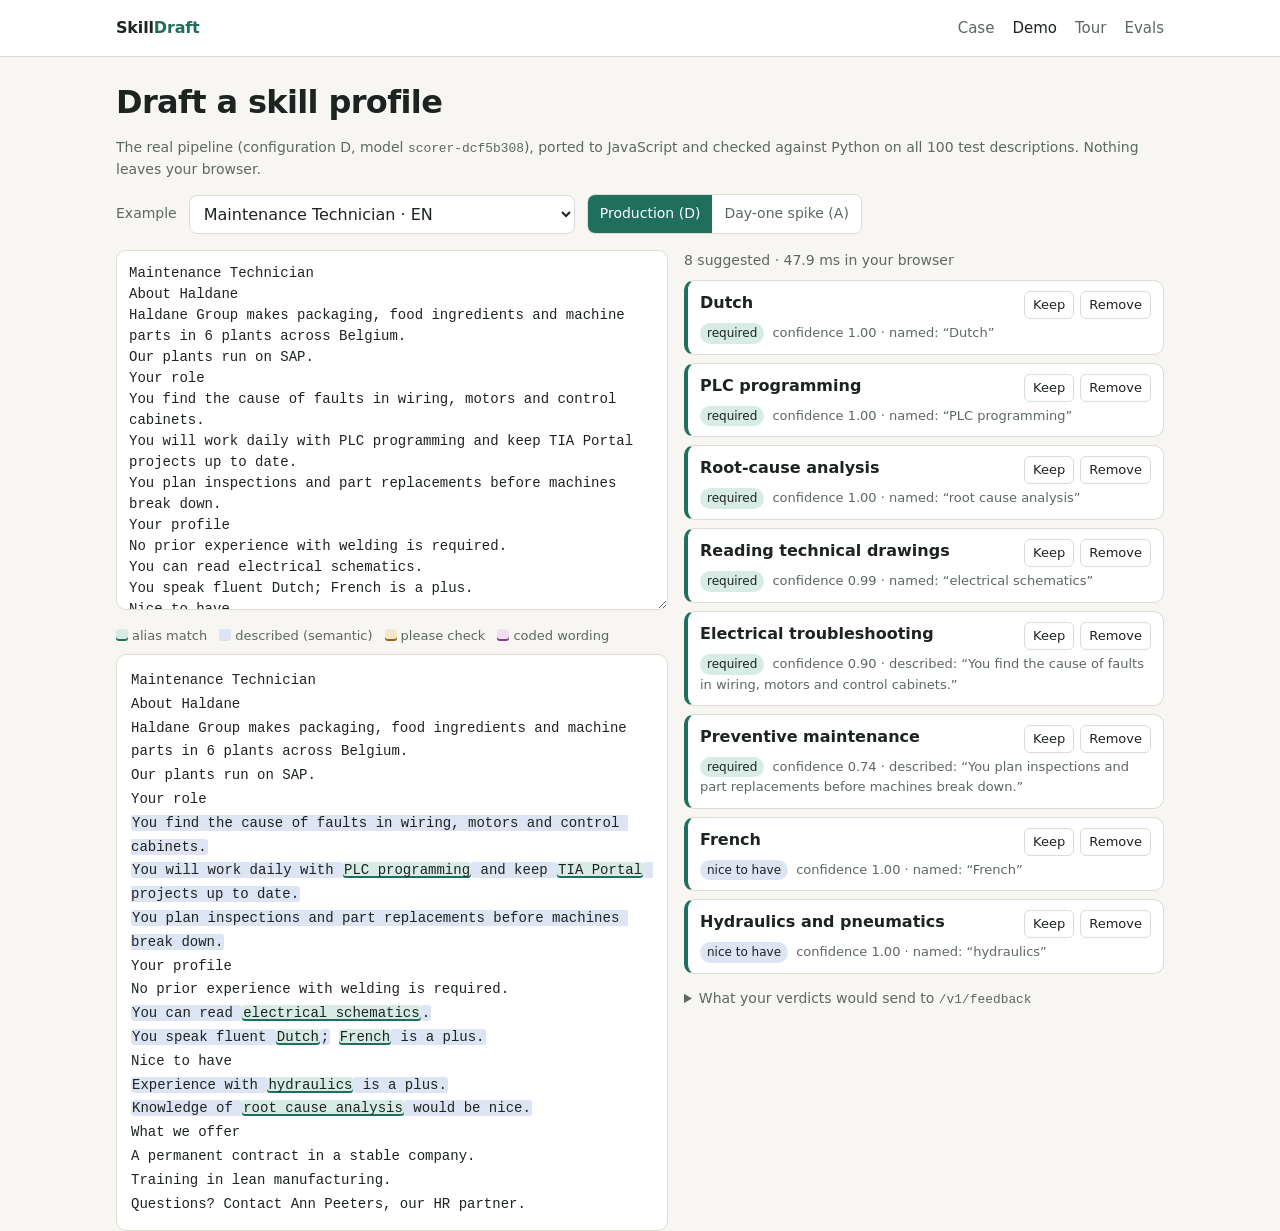
==== site/demo/index.html @ 13406482 "Add discovery, prototype, design, decisions, quality, delivery and stakeholder docs; case site with " ====
<!doctype html>
<html lang="en">
<head>
<meta charset="utf-8">
<meta name="viewport" content="width=device-width, initial-scale=1">
<title>SkillDraft demo</title>
<meta name="description" content="Paste a job description and get a draft skill profile with evidence, confidence and coded-language flags. Runs in your browser.">
<link rel="stylesheet" href="../assets/style.css">
</head>
<body>
<header class="top"><div class="wrap">
  <a class="brand" href="../">Skill<span>Draft</span></a>
  <nav><a href="../">Case</a><a href="./" aria-current="page">Demo</a><a href="./?tour">Tour</a><a href="../#evals">Evals</a></nav>
</div></header>
<main class="wrap">
  <h1 style="font-size:32px;margin-top:28px">Draft a skill profile</h1>
  <p class="note">The real pipeline (configuration D, model <code id="model">…</code>), ported to JavaScript and checked against Python on all 100 test descriptions. Nothing leaves your browser.</p>
  <div class="row" style="margin-top:12px">
    <label for="sample" class="note">Example</label>
    <select id="sample"></select>
    <div class="seg" role="group" aria-label="Configuration">
      <button id="modeD" aria-pressed="true">Production (D)</button>
      <button id="modeA" aria-pressed="false">Day-one spike (A)</button>
    </div>
  </div>
  <div class="demo">
    <section>
      <textarea id="text" spellcheck="false" aria-label="Job description"></textarea>
      <div class="legend">
        <span><b style="background:var(--accent-soft);box-shadow:inset 0 -2px 0 var(--accent)"></b>alias match</span>
        <span><b style="background:var(--sem-soft)"></b>described (semantic)</span>
        <span><b style="background:var(--warn-soft);box-shadow:inset 0 -2px 0 var(--warn)"></b>please check</span>
        <span><b style="background:var(--flag-soft);box-shadow:inset 0 -2px 0 var(--flag)"></b>coded wording</span>
      </div>
      <div id="doc" class="doc" aria-live="polite"></div>
    </section>
    <section>
      <div id="summary" class="note"></div>
      <div id="skills" class="skills" style="margin-top:8px"></div>
      <div id="extra"></div>
      <details style="margin-top:14px"><summary class="note">What your verdicts would send to <code>/v1/feedback</code></summary><pre id="feedback" class="doc" style="font-size:12px"></pre></details>
    </section>
  </div>
</main>
<div id="tour" class="tour" hidden></div>
<script type="module">
import { Pipeline, fold } from "../assets/skilldraft.mjs";

const [taxonomy, model, samples] = await Promise.all(["taxonomy", "model", "samples"].map((n) => fetch(`../data/${n}.json`).then((r) => r.json())));
const pipe = new Pipeline(taxonomy, model);
const $ = (id) => document.getElementById(id);
const esc = (s) => s.replace(/[&<>"]/g, (c) => ({ "&": "&amp;", "<": "&lt;", ">": "&gt;", '"': "&quot;" })[c]);
let mode = "D", active = null, verdicts = {}, last = null, gold = null;
$("model").textContent = model.version;

for (const s of samples) $("sample").insertAdjacentHTML("beforeend", `<option value="${s.id}">${esc(s.title)} · ${s.lang.toUpperCase()}${s.gold ? " · test set" : ""}</option>`);
function load(id) {
  const s = samples.find((x) => x.id === id);
  $("sample").value = id; $("text").value = s.text; gold = s.gold; verdicts = {}; active = null; run();
}
$("sample").onchange = (e) => load(e.target.value);
let timer;
$("text").oninput = () => { clearTimeout(timer); timer = setTimeout(() => { gold = null; run(); }, 150); };
function setMode(m) { mode = m; $("modeD").setAttribute("aria-pressed", m === "D"); $("modeA").setAttribute("aria-pressed", m === "A"); run(); }
$("modeD").onclick = () => setMode("D");
$("modeA").onclick = () => setMode("A");

function spike(text) {
  const folded = fold(text), skills = [];
  for (const s of taxonomy.skills) {
    const label = fold(s.label);
    let i = folded.indexOf(label);
    while (i >= 0) {
      const before = i > 0 ? folded[i - 1] : " ", after = folded[i + label.length] ?? " ";
      if (!/[a-z0-9]/.test(before) && !/[a-z0-9]/.test(after)) {
        skills.push({ id: s.id, label: s.label, status: "suggested", importance: "required", confidence: 1, evidence: [{ start: i, end: i + label.length, quote: text.slice(i, i + label.length), kind: "exact" }] });
        break;
      }
      i = folded.indexOf(label, i + 1);
    }
  }
  return { skills, uncovered_requirements: [], language_flags: [], meta: { config: "A", latency_ms: 0 } };
}

function run() {
  const text = $("text").value;
  const t0 = performance.now();
  last = mode === "D" ? pipe.infer(text) : spike(text);
  last.meta.latency_ms = Math.round((performance.now() - t0) * 10) / 10;
  render(text, last);
}

function render(text, out) {
  // highlight runs: one class per character (flag > exact > semantic), plus "active" for the selected skill
  const cls = new Array(text.length).fill(""), act = new Array(text.length).fill(false);
  const rank = { "": 0, semantic: 1, review: 2, exact: 3, flag: 4 };
  const paint = (a, b, c, isActive) => { for (let i = a; i < b; i++) { if (rank[c] > rank[cls[i]]) cls[i] = c; if (isActive) act[i] = true; } };
  for (const s of out.skills) for (const e of s.evidence) {
    const c = e.kind === "semantic" ? "semantic" : s.status === "needs_review" ? "review" : "exact";
    paint(e.start, e.end, c, s.id === active);
  }
  for (const f of out.language_flags) paint(f.start, f.end, "flag", false);
  let html = "", i = 0;
  while (i < text.length) {
    let j = i;
    while (j < text.length && cls[j] === cls[i] && act[j] === act[i]) j++;
    const chunk = esc(text.slice(i, j));
    html += cls[i] || act[i] ? `<mark class="${cls[i]}${act[i] ? " active" : ""}">${chunk}</mark>` : chunk;
    i = j;
  }
  $("doc").innerHTML = html;

  const goldIds = gold ? new Map(gold.map((g) => [g.id, g.importance])) : null;
  const sugg = out.skills.filter((s) => s.status === "suggested").length, rev = out.skills.length - sugg;
  $("summary").innerHTML = `${sugg} suggested${rev ? `, ${rev} to check` : ""} · ${out.meta.latency_ms} ms in your browser` +
    (goldIds ? ` · test set: ${out.skills.filter((s) => s.status === "suggested" && goldIds.has(s.id)).length}/${goldIds.size} gold skills found` : "");
  $("skills").innerHTML = out.skills.map((s) => {
    const v = verdicts[s.id];
    const g = goldIds ? (goldIds.has(s.id) ? " · ✓ in gold" : " · ✗ not in gold") : "";
    const ev = s.evidence[0];
    return `<div class="skill ${s.status === "needs_review" ? "review" : ""} ${v === "reject" ? "rejected" : ""}" data-id="${s.id}" tabindex="0">
      <div><span class="name">${esc(s.label)}</span></div>
      <div class="acts"><button data-v="accept" aria-label="Accept ${esc(s.label)}">${v === "accept" ? "✓ kept" : "Keep"}</button><button data-v="reject" aria-label="Reject ${esc(s.label)}">${v === "reject" ? "✗ removed" : "Remove"}</button></div>
      <div class="meta"><span class="pill ${s.importance === "required" ? "req" : "pref"}">${s.importance === "required" ? "required" : "nice to have"}</span>${s.status === "needs_review" ? '<span class="pill rev">please check</span>' : ""}
        confidence ${s.confidence.toFixed(2)} · ${ev.kind === "semantic" ? "described" : "named"}: “${esc(ev.quote.slice(0, 70))}${ev.quote.length > 70 ? "…" : ""}”${g}</div>
    </div>`;
  }).join("") || `<p class="note">No skills found.</p>`;

  let extra = "";
  if (goldIds) {
    const missed = [...goldIds.keys()].filter((id) => !out.skills.some((s) => s.id === id && s.status === "suggested"));
    if (missed.length) extra += `<h3 style="margin-top:16px">Gold skills not suggested</h3><ul class="list">${missed.map((id) => `<li>${esc(pipe.taxonomy.byId[id].label)}</li>`).join("")}</ul>`;
  }
  if (out.uncovered_requirements.length) extra += `<h3 style="margin-top:16px">Not linked to any skill</h3><ul class="list">${out.uncovered_requirements.map((u) => `<li>${esc(u.text)}</li>`).join("")}</ul>`;
  if (out.language_flags.length) extra += `<h3 style="margin-top:16px">Coded wording</h3><ul class="list">${out.language_flags.map((f) => `<li><b>${f.category}</b>: “${esc(f.quote)}”. ${esc(f.suggestion)}</li>`).join("")}</ul>`;
  $("extra").innerHTML = extra;
  $("feedback").textContent = Object.entries(verdicts).map(([id, v]) => JSON.stringify({ request_id: "(from the profile response)", skill_id: id, verdict: v })).join("\n") || "(no verdicts yet)";
}

$("skills").addEventListener("click", (e) => {
  const card = e.target.closest(".skill");
  if (!card) return;
  const v = e.target.closest("button")?.dataset.v;
  if (v) verdicts[card.dataset.id] = verdicts[card.dataset.id] === v ? undefined : v;
  else active = active === card.dataset.id ? null : card.dataset.id;
  for (const k of Object.keys(verdicts)) if (!verdicts[k]) delete verdicts[k];
  render($("text").value, last);
});

// ------------------------------------------------------------ tour
const signature = (o) => JSON.stringify(o.skills.map((s) => [s.id, s.status, s.importance, s.confidence]));
const steps = [
  { t: "A fictional job ad for a maintenance technician. The production pipeline runs right here, in your browser.", go: () => { setMode("D"); load("maintenance-technician"); } },
  { t: "Green: a taxonomy alias was named. Blue: a sentence was read as describing a skill. “You find the cause of faults in wiring, motors and control cabinets” became Electrical troubleshooting, without the words ever appearing.", go: () => { active = "electrical-troubleshooting"; render($("text").value, last); } },
  { t: "What is missing matters as much: “Our plants run on SAP” (company talk), “No prior experience with welding is required” (negated) and “Training in lean manufacturing” (the offer) are all left out.", go: () => { active = null; render($("text").value, last); } },
  { t: "Fairness check: we add “He will report to the plant manager.” and “Join our young and dynamic team.” to the ad.", go: () => {
      const before = signature(last);
      $("text").value = $("text").value.replace("Your role\n", "Your role\nHe will report to the plant manager.\nJoin our young and dynamic team.\n");
      run();
      steps[4].t = signature(last) === before
        ? "Same skills, same statuses, same confidence to three decimals: the profile did not move. Both phrases are flagged in purple with a neutral alternative. In the first eval run this was true for only 60% of such variants."
        : "The profile changed. That would fail the release gate.";
    } },
  { t: "", go: () => {} },
  { t: "Now the day-one spike (configuration A): skill labels anywhere in the text. It misses most skills, and look at what it does suggest: Welding, from “No prior experience with welding is required”, and Lean manufacturing, from the offer.", go: () => { load("maintenance-technician"); setMode("A"); } },
  { t: "The same pipeline on a Dutch ad. One taxonomy, aliases in both languages.", go: () => { setMode("D"); load("onderhoudstechnicus"); } },
  { t: "That is the product. The case page shows how each design step was measured, and the repository has the evals, ADRs and the evidence ledger.", go: () => {}, last: true },
];
let step = 0;
function showStep() {
  const s = steps[step];
  s.go();
  $("tour").hidden = false;
  $("tour").innerHTML = `<small>Tour ${step + 1} / ${steps.length}</small><p>${s.t || steps[step].t}</p>
    <div class="row">${s.last ? `<button class="primary" id="tEnd">Back to the case</button>` : `<button class="primary" id="tNext">Next</button>`}<button id="tClose">Close</button></div>`;
  $("tClose").onclick = () => { $("tour").hidden = true; };
  if (s.last) $("tEnd").onclick = () => { location.href = "../#evals"; };
  else $("tNext").onclick = () => { step++; showStep(); };
}
load(samples[0].id);
if (new URLSearchParams(location.search).has("tour")) showStep();
</script>
</body>
</html>
---- site/assets/style.css ----
:root {
  --bg: #f7f6f2; --surface: #ffffff; --ink: #1d2321; --muted: #5d6763; --line: #dcdcd4;
  --accent: #1f6f5c; --accent-soft: #d8ece6; --warn: #a3620a; --warn-soft: #f6e7cc;
  --bad: #a3352b; --bad-soft: #f5dcd8; --sem: #3d5a9e; --sem-soft: #dde4f4; --flag: #8a3b8f; --flag-soft: #f1dff2;
  --mono: ui-monospace, "SF Mono", Menlo, Consolas, monospace;
  --sans: "Inter", system-ui, -apple-system, "Segoe UI", sans-serif;
}
@media (prefers-color-scheme: dark) {
  :root:not([data-theme="light"]) {
    --bg: #141816; --surface: #1c211f; --ink: #e8ebe9; --muted: #9aa5a0; --line: #2f3633;
    --accent: #5cc4a6; --accent-soft: #1d3a32; --warn: #e2a64b; --warn-soft: #3d2f17;
    --bad: #e2786d; --bad-soft: #43231f; --sem: #8fa8e6; --sem-soft: #232c45; --flag: #d58fd9; --flag-soft: #3a2340;
  }
}
:root[data-theme="dark"] {
  --bg: #141816; --surface: #1c211f; --ink: #e8ebe9; --muted: #9aa5a0; --line: #2f3633;
  --accent: #5cc4a6; --accent-soft: #1d3a32; --warn: #e2a64b; --warn-soft: #3d2f17;
  --bad: #e2786d; --bad-soft: #43231f; --sem: #8fa8e6; --sem-soft: #232c45; --flag: #d58fd9; --flag-soft: #3a2340;
}
* { box-sizing: border-box; }
html { -webkit-text-size-adjust: 100%; }
body { margin: 0; background: var(--bg); color: var(--ink); font: 16px/1.55 var(--sans); }
a { color: var(--accent); }
.wrap { max-width: 1080px; margin: 0 auto; padding: 0 16px; }
header.top { border-bottom: 1px solid var(--line); background: var(--surface); }
header.top .wrap { display: flex; align-items: center; justify-content: space-between; gap: 12px; height: 56px; }
.brand { font-weight: 700; letter-spacing: -0.01em; text-decoration: none; color: var(--ink); }
.brand span { color: var(--accent); }
nav a { margin-left: 18px; text-decoration: none; color: var(--muted); font-size: 15px; }
nav a:hover, nav a[aria-current] { color: var(--ink); }
h1 { font-size: clamp(30px, 5vw, 46px); line-height: 1.12; letter-spacing: -0.02em; margin: 48px 0 16px; }
h2 { font-size: 26px; letter-spacing: -0.01em; margin: 56px 0 12px; }
h3 { font-size: 18px; margin: 0 0 6px; }
.lead { font-size: 19px; color: var(--muted); max-width: 720px; }
.note { font-size: 14px; color: var(--muted); }
.btn { display: inline-block; padding: 10px 16px; border-radius: 8px; border: 1px solid var(--accent); background: var(--accent); color: var(--surface);
  text-decoration: none; font-weight: 600; font-size: 15px; cursor: pointer; font-family: inherit; }
.btn.ghost { background: transparent; color: var(--accent); }
.row { display: flex; gap: 12px; flex-wrap: wrap; align-items: center; }
.grid { display: grid; gap: 16px; grid-template-columns: repeat(auto-fit, minmax(230px, 1fr)); }
.card { background: var(--surface); border: 1px solid var(--line); border-radius: 12px; padding: 18px; }
.card .k { font-size: 13px; text-transform: uppercase; letter-spacing: 0.06em; color: var(--muted); }
.big { font-size: 34px; font-weight: 700; letter-spacing: -0.02em; font-variant-numeric: tabular-nums; }
.step { counter-increment: step; }
.step h3::before { content: counter(step) ". "; color: var(--accent); }
.steps { counter-reset: step; }
table { width: 100%; border-collapse: collapse; font-size: 15px; font-variant-numeric: tabular-nums; }
th, td { text-align: left; padding: 8px 10px; border-bottom: 1px solid var(--line); vertical-align: top; }
th { font-size: 13px; color: var(--muted); font-weight: 600; }
.tablewrap { overflow-x: auto; background: var(--surface); border: 1px solid var(--line); border-radius: 12px; }
tr.hl td { background: var(--accent-soft); font-weight: 600; }
.bar { height: 10px; border-radius: 5px; background: var(--line); position: relative; overflow: hidden; min-width: 80px; }
.bar > i { position: absolute; inset: 0 auto 0 0; background: var(--accent); border-radius: 5px; }
footer { margin: 72px 0 32px; padding-top: 16px; border-top: 1px solid var(--line); font-size: 14px; color: var(--muted); }
code { font-family: var(--mono); font-size: 0.92em; }

/* demo */
.demo { display: grid; grid-template-columns: minmax(0, 1.15fr) minmax(0, 1fr); gap: 16px; margin-top: 16px; }
@media (max-width: 860px) { .demo { grid-template-columns: 1fr; } nav a { margin-left: 12px; } }
textarea { width: 100%; min-height: 360px; font: 14px/1.5 var(--mono); padding: 12px; border-radius: 10px; border: 1px solid var(--line);
  background: var(--surface); color: var(--ink); resize: vertical; }
select { font: inherit; padding: 8px 10px; border-radius: 8px; border: 1px solid var(--line); background: var(--surface); color: var(--ink); max-width: 100%; }
.seg { display: inline-flex; border: 1px solid var(--line); border-radius: 8px; overflow: hidden; }
.seg button { border: 0; background: var(--surface); color: var(--muted); padding: 8px 12px; font: inherit; font-size: 14px; cursor: pointer; }
.seg button[aria-pressed="true"] { background: var(--accent); color: var(--surface); }
.doc { white-space: pre-wrap; font: 14px/1.7 var(--mono); background: var(--surface); border: 1px solid var(--line); border-radius: 10px; padding: 14px; overflow-wrap: anywhere; }
.doc mark { border-radius: 3px; padding: 0 1px; color: inherit; }
.doc mark.exact { background: var(--accent-soft); box-shadow: inset 0 -2px 0 var(--accent); }
.doc mark.semantic { background: var(--sem-soft); }
.doc mark.review { background: var(--warn-soft); box-shadow: inset 0 -2px 0 var(--warn); }
.doc mark.flag { background: var(--flag-soft); box-shadow: inset 0 -2px 0 var(--flag); }
.doc mark.active { outline: 2px solid var(--ink); }
.skills { display: flex; flex-direction: column; gap: 8px; }
.skill { display: grid; grid-template-columns: 1fr auto; gap: 4px 10px; background: var(--surface); border: 1px solid var(--line); border-left: 4px solid var(--accent);
  border-radius: 10px; padding: 10px 12px; cursor: pointer; }
.skill.review { border-left-color: var(--warn); }
.skill.rejected { opacity: 0.45; }
.skill .name { font-weight: 600; }
.skill .meta { font-size: 13px; color: var(--muted); grid-column: 1 / -1; }
.skill .acts { display: flex; gap: 6px; }
.skill .acts button { font: inherit; font-size: 13px; padding: 3px 8px; border-radius: 6px; border: 1px solid var(--line); background: transparent; color: var(--ink); cursor: pointer; }
.pill { display: inline-block; font-size: 12px; padding: 1px 7px; border-radius: 999px; background: var(--line); color: var(--ink); margin-right: 4px; }
.pill.req { background: var(--accent-soft); }
.pill.pref { background: var(--sem-soft); }
.pill.rev { background: var(--warn-soft); }
.list { margin: 6px 0 0; padding-left: 18px; font-size: 14px; }
.legend { font-size: 13px; color: var(--muted); display: flex; gap: 12px; flex-wrap: wrap; margin: 8px 0; }
.legend b { display: inline-block; width: 12px; height: 12px; border-radius: 3px; vertical-align: -1px; margin-right: 4px; }
.tour { position: fixed; right: 16px; bottom: 16px; max-width: 380px; width: calc(100% - 32px); background: var(--ink); color: var(--bg); border-radius: 12px;
  padding: 16px; box-shadow: 0 10px 30px rgba(0,0,0,0.25); z-index: 10; }
.tour p { margin: 6px 0 12px; font-size: 15px; }
.tour .row button { font: inherit; font-size: 14px; padding: 6px 12px; border-radius: 6px; border: 1px solid var(--bg); background: transparent; color: var(--bg); cursor: pointer; }
.tour .row button.primary { background: var(--bg); color: var(--ink); }
.tour small { opacity: 0.7; }
svg text { fill: var(--muted); font: 12px var(--sans); }
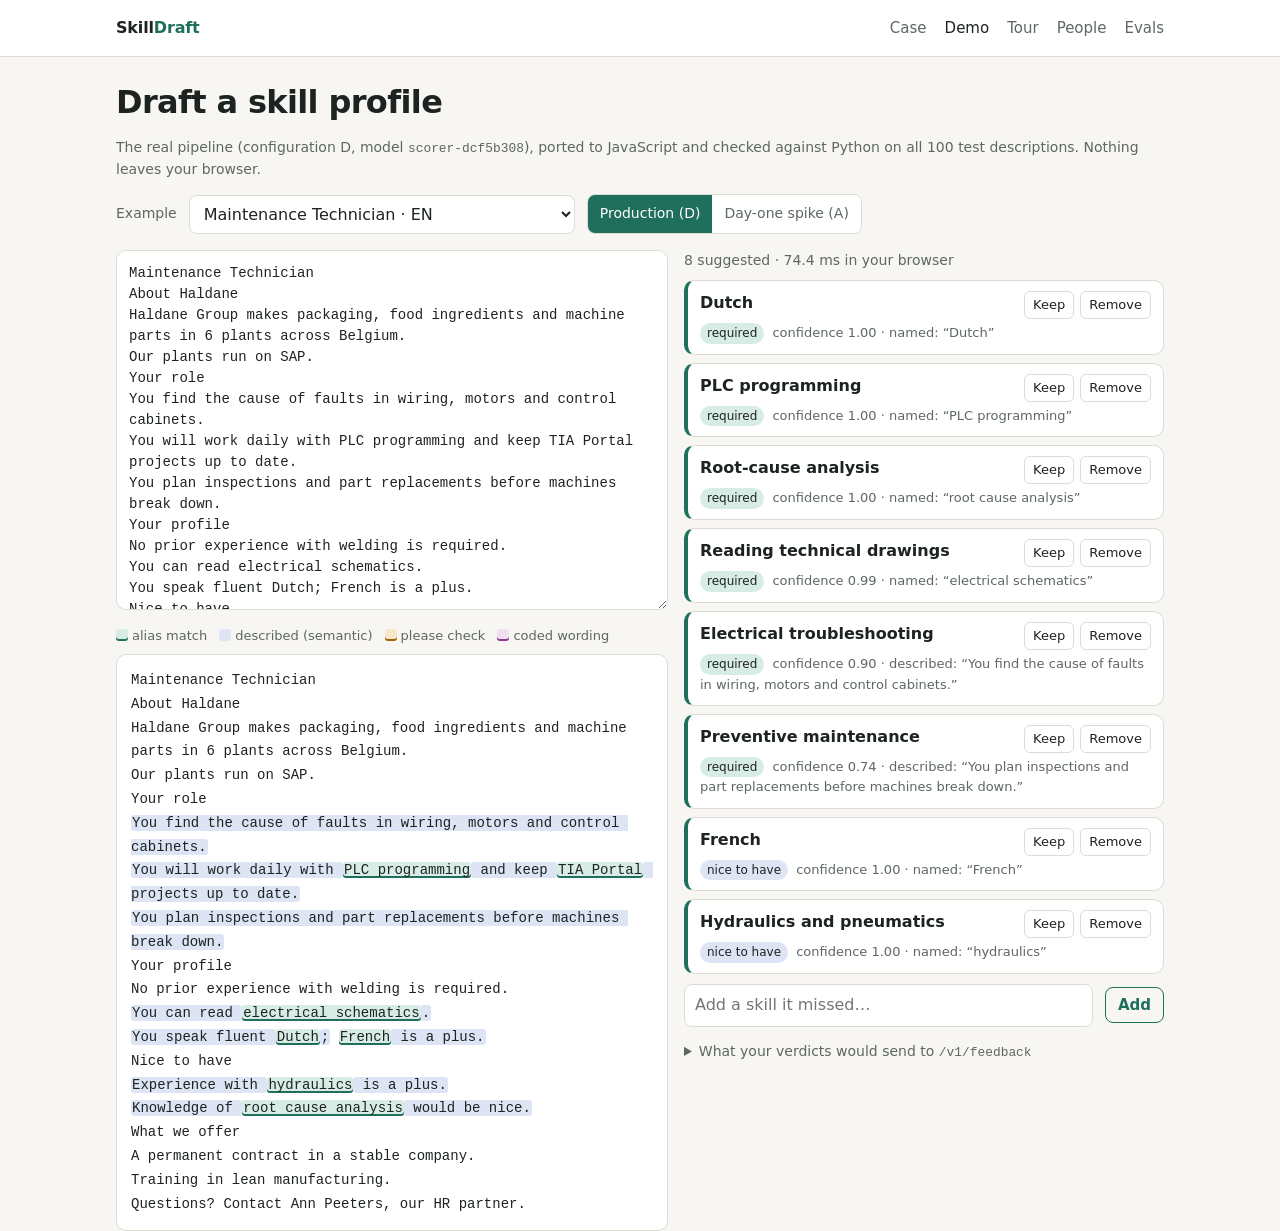
==== commit 9e064c87: "Phase 2: skills from CVs with personal data masked first, development plans, FastAPI adapter, review" ====
--- a/site/demo/index.html
+++ b/site/demo/index.html
@@ -10,7 +10,7 @@
 <body>
 <header class="top"><div class="wrap">
   <a class="brand" href="../">Skill<span>Draft</span></a>
-  <nav><a href="../">Case</a><a href="./" aria-current="page">Demo</a><a href="./?tour">Tour</a><a href="../#evals">Evals</a></nav>
+  <nav><a href="../">Case</a><a href="./" aria-current="page">Demo</a><a href="./?tour">Tour</a><a href="../people/">People</a><a href="../#evals">Evals</a></nav>
 </div></header>
 <main class="wrap">
   <h1 style="font-size:32px;margin-top:28px">Draft a skill profile</h1>
@@ -37,6 +37,12 @@
     <section>
       <div id="summary" class="note"></div>
       <div id="skills" class="skills" style="margin-top:8px"></div>
+      <div class="row" style="margin-top:10px">
+        <input id="addSkill" list="skillList" placeholder="Add a skill it missed…" aria-label="Add a skill"
+          style="flex:1;min-width:0;font:inherit;padding:8px 10px;border-radius:8px;border:1px solid var(--line);background:var(--surface);color:var(--ink)">
+        <button id="addBtn" class="btn ghost" style="padding:8px 12px">Add</button>
+        <datalist id="skillList"></datalist>
+      </div>
       <div id="extra"></div>
       <details style="margin-top:14px"><summary class="note">What your verdicts would send to <code>/v1/feedback</code></summary><pre id="feedback" class="doc" style="font-size:12px"></pre></details>
     </section>
@@ -50,13 +56,21 @@
 const pipe = new Pipeline(taxonomy, model);
 const $ = (id) => document.getElementById(id);
 const esc = (s) => s.replace(/[&<>"]/g, (c) => ({ "&": "&amp;", "<": "&lt;", ">": "&gt;", '"': "&quot;" })[c]);
-let mode = "D", active = null, verdicts = {}, last = null, gold = null;
+let mode = "D", active = null, verdicts = {}, last = null, gold = null, added = [];
 $("model").textContent = model.version;
+$("skillList").innerHTML = taxonomy.skills.map((s) => `<option value="${esc(s.label)}"></option>`).join("");
+$("addBtn").onclick = () => {
+  const label = $("addSkill").value.trim().toLowerCase();
+  const s = taxonomy.skills.find((x) => x.label.toLowerCase() === label || x.aliases.some((a) => a.text.toLowerCase() === label));
+  if (!s || last.skills.some((x) => x.id === s.id) || added.includes(s.id)) { $("addSkill").value = ""; return; }
+  added.push(s.id); verdicts[s.id] = "add"; $("addSkill").value = ""; render($("text").value, last);
+};
+$("addSkill").onkeydown = (e) => { if (e.key === "Enter") $("addBtn").click(); };
 
 for (const s of samples) $("sample").insertAdjacentHTML("beforeend", `<option value="${s.id}">${esc(s.title)} · ${s.lang.toUpperCase()}${s.gold ? " · test set" : ""}</option>`);
 function load(id) {
   const s = samples.find((x) => x.id === id);
-  $("sample").value = id; $("text").value = s.text; gold = s.gold; verdicts = {}; active = null; run();
+  $("sample").value = id; $("text").value = s.text; gold = s.gold; verdicts = {}; added = []; active = null; run();
 }
 $("sample").onchange = (e) => load(e.target.value);
 let timer;
@@ -124,7 +138,11 @@
       <div class="meta"><span class="pill ${s.importance === "required" ? "req" : "pref"}">${s.importance === "required" ? "required" : "nice to have"}</span>${s.status === "needs_review" ? '<span class="pill rev">please check</span>' : ""}
         confidence ${s.confidence.toFixed(2)} · ${ev.kind === "semantic" ? "described" : "named"}: “${esc(ev.quote.slice(0, 70))}${ev.quote.length > 70 ? "…" : ""}”${g}</div>
     </div>`;
-  }).join("") || `<p class="note">No skills found.</p>`;
+  }).join("") + added.map((id) => `<div class="skill" data-id="${id}" style="border-left-color:var(--sem)">
+      <div><span class="name">${esc(pipe.taxonomy.byId[id].label)}</span></div>
+      <div class="acts"><button data-v="add" aria-label="Remove what you added">✕</button></div>
+      <div class="meta"><span class="pill">added by you</span> sent as <code>verdict: "add"</code>, the training signal for what the model missed</div>
+    </div>`).join("") || `<p class="note">No skills found.</p>`;
 
   let extra = "";
   if (goldIds) {
@@ -141,6 +159,7 @@
   const card = e.target.closest(".skill");
   if (!card) return;
   const v = e.target.closest("button")?.dataset.v;
+  if (v === "add") { added = added.filter((x) => x !== card.dataset.id); delete verdicts[card.dataset.id]; render($("text").value, last); return; }
   if (v) verdicts[card.dataset.id] = verdicts[card.dataset.id] === v ? undefined : v;
   else active = active === card.dataset.id ? null : card.dataset.id;
   for (const k of Object.keys(verdicts)) if (!verdicts[k]) delete verdicts[k];
